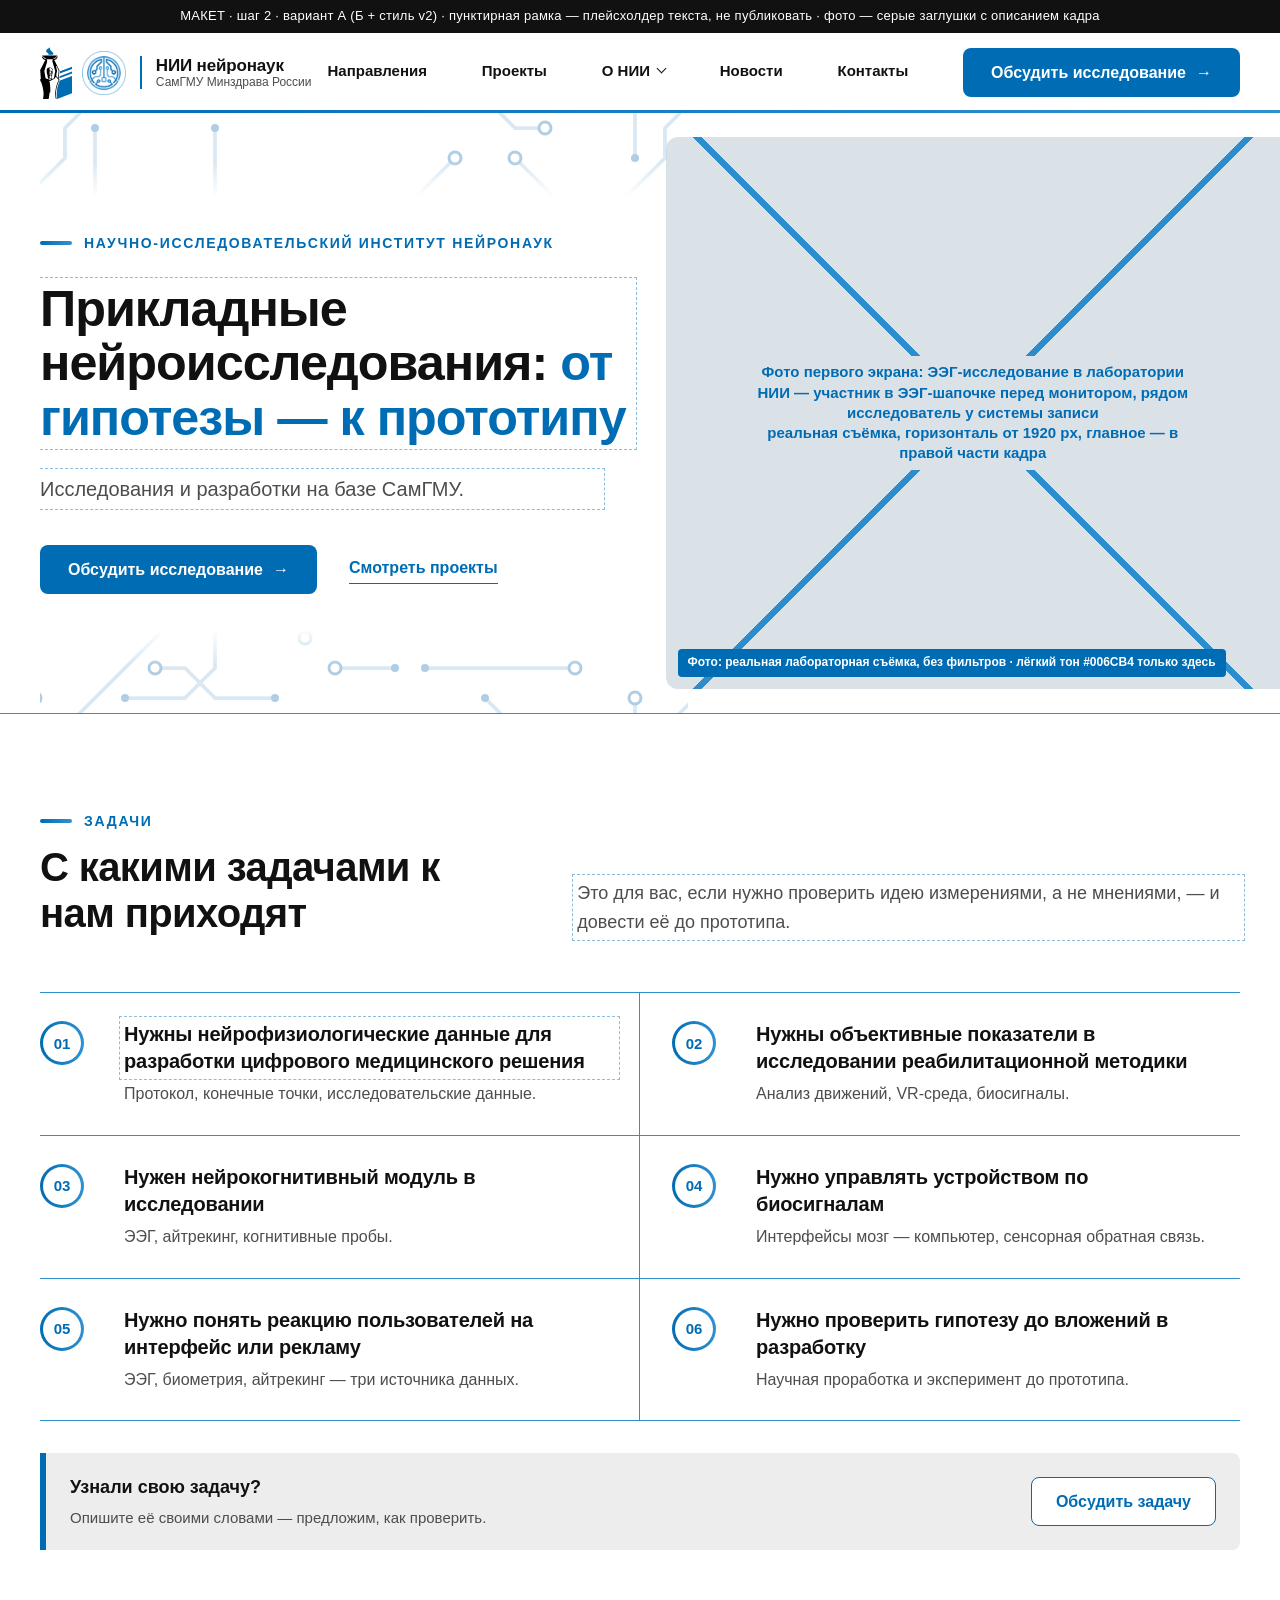
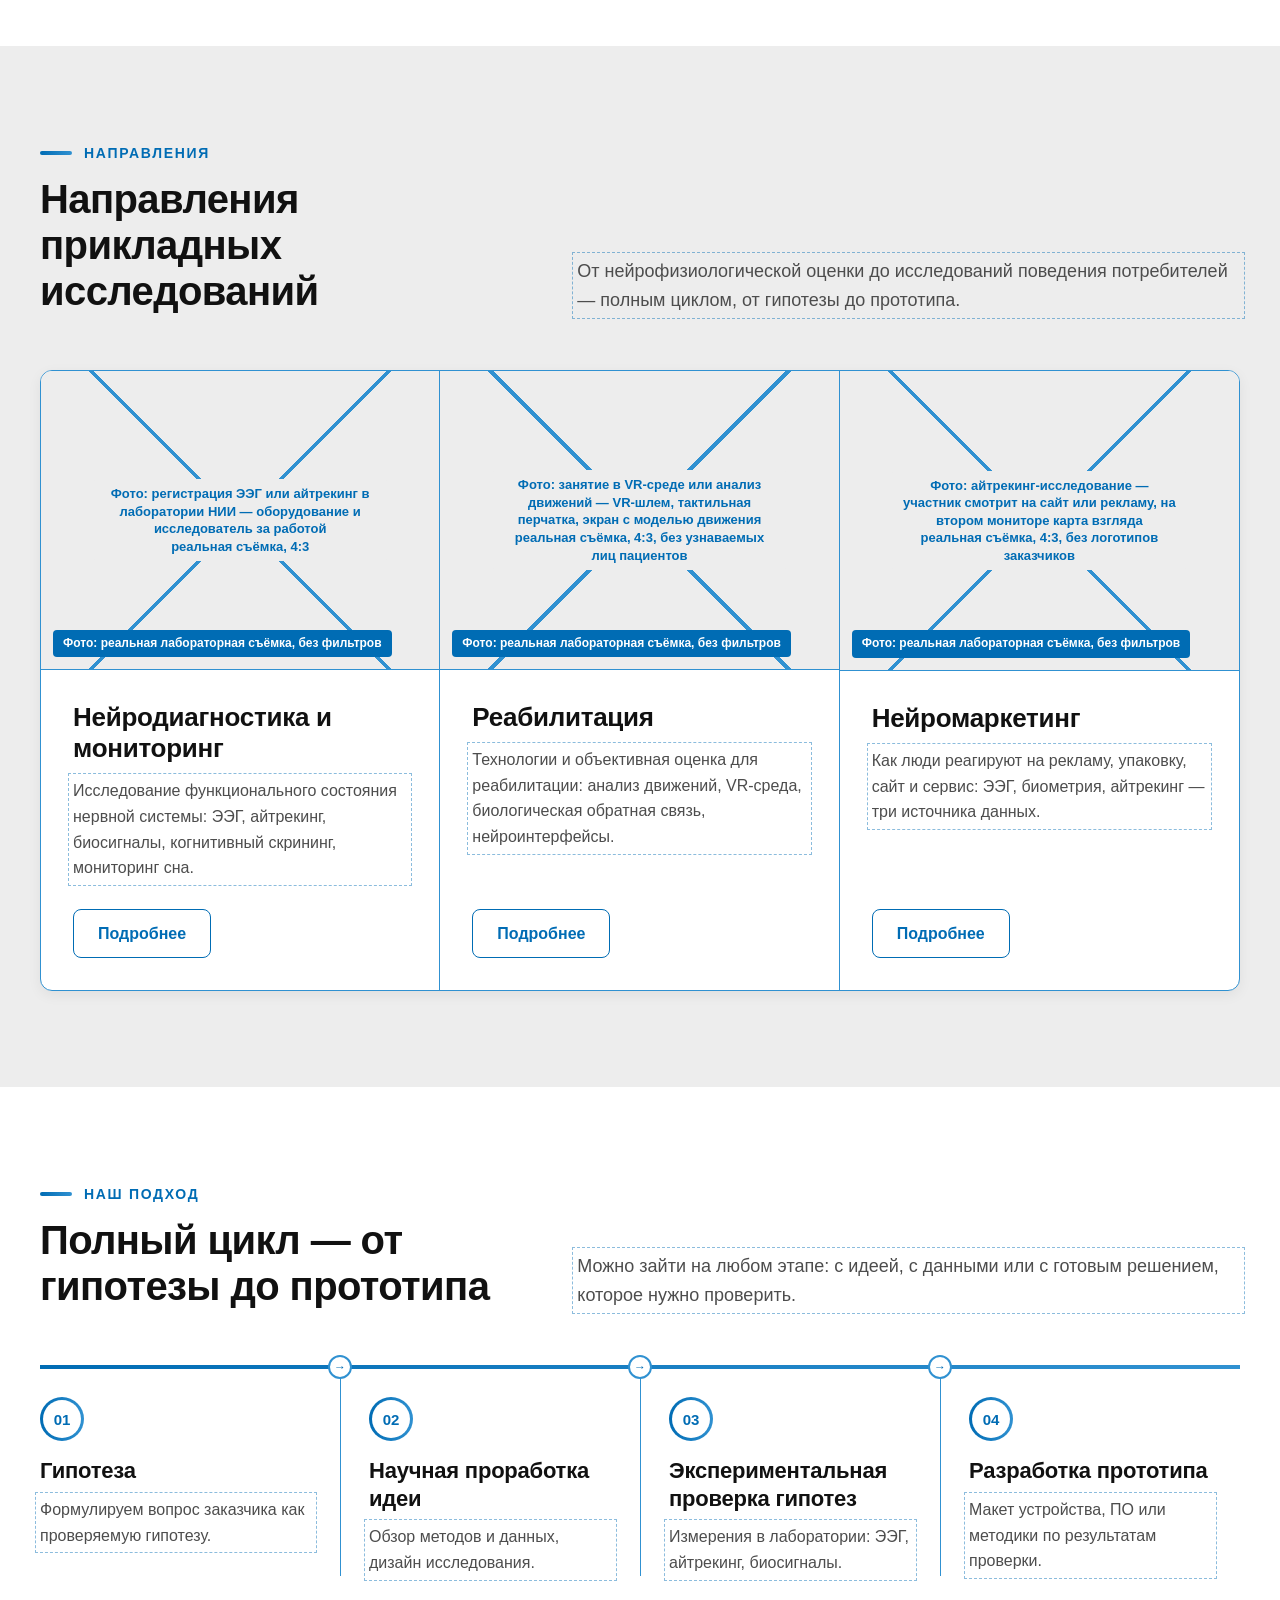
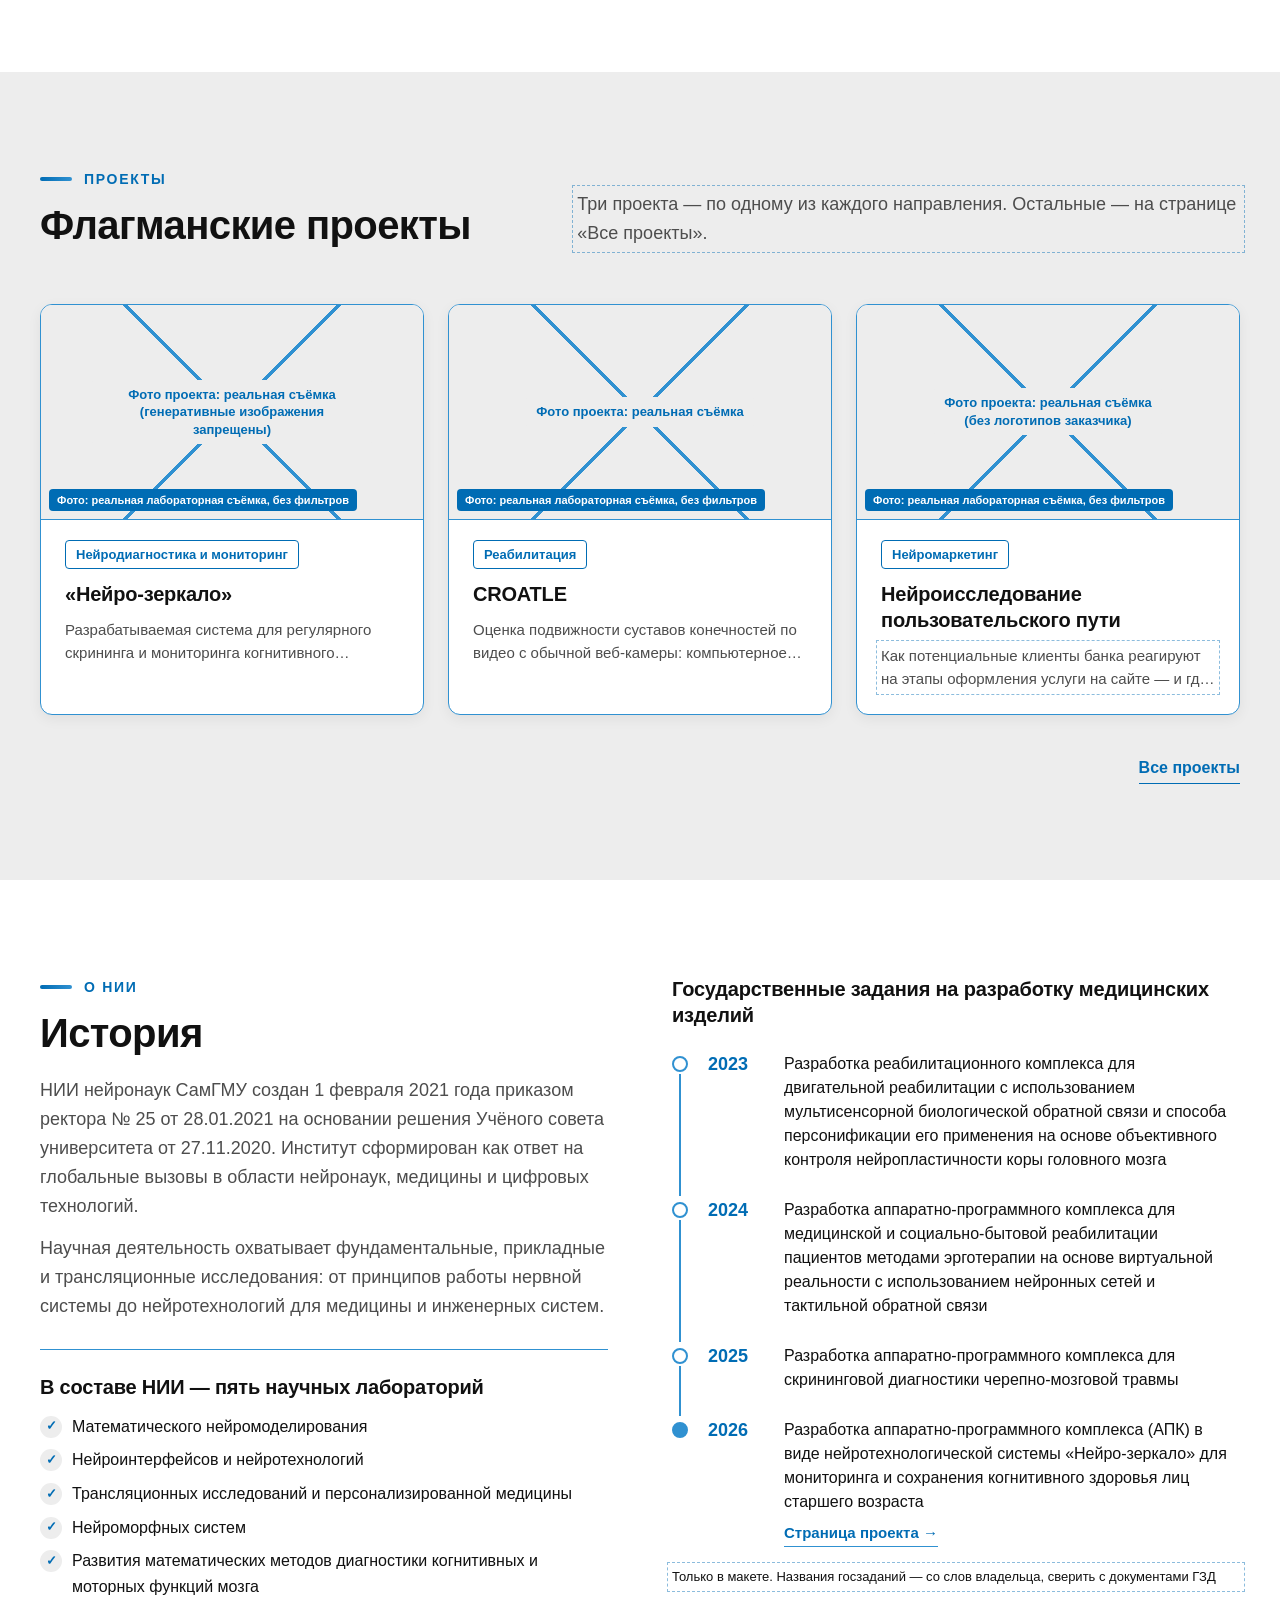
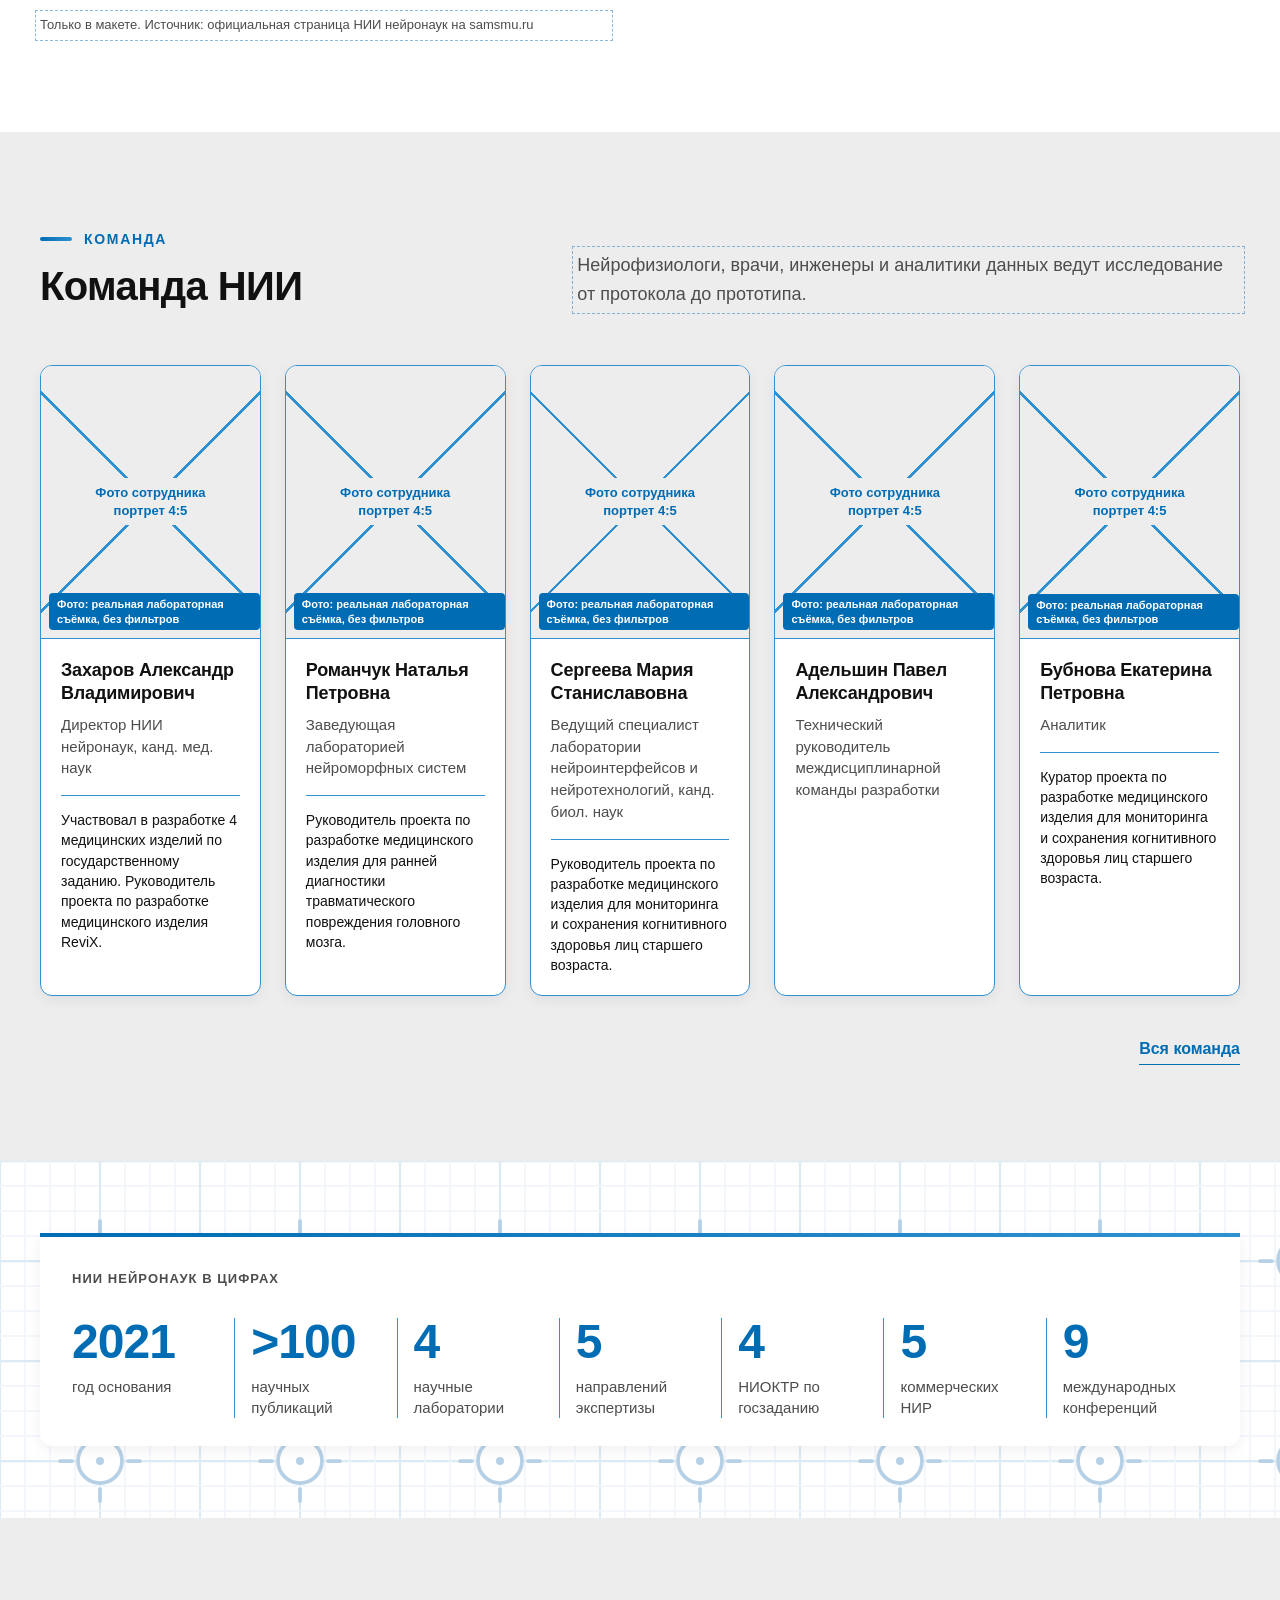
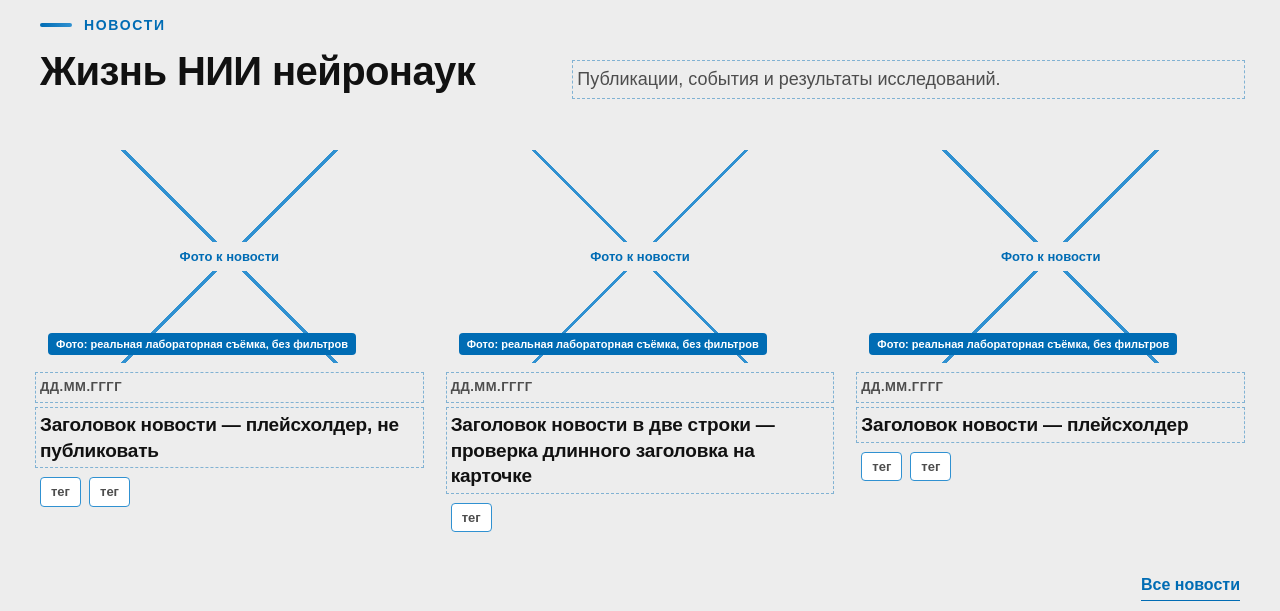
==== index.html @ 2f77bd6a "Mockup A: variant B with the v2 style layer on every page, tablet and narrow-screen layout fixes." ====
<!DOCTYPE html>
<html lang="ru">
<head>
  <meta charset="utf-8">
  <meta http-equiv="refresh" content="0; url=01_%D0%B3%D0%BB%D0%B0%D0%B2%D0%BD%D0%B0%D1%8F.html">
  <title>Макет сайта НИИ нейронаук — вариант А</title>
</head>
<body>
  <p><a href="01_%D0%B3%D0%BB%D0%B0%D0%B2%D0%BD%D0%B0%D1%8F.html">Открыть главную макета</a></p>
</body>
</html>
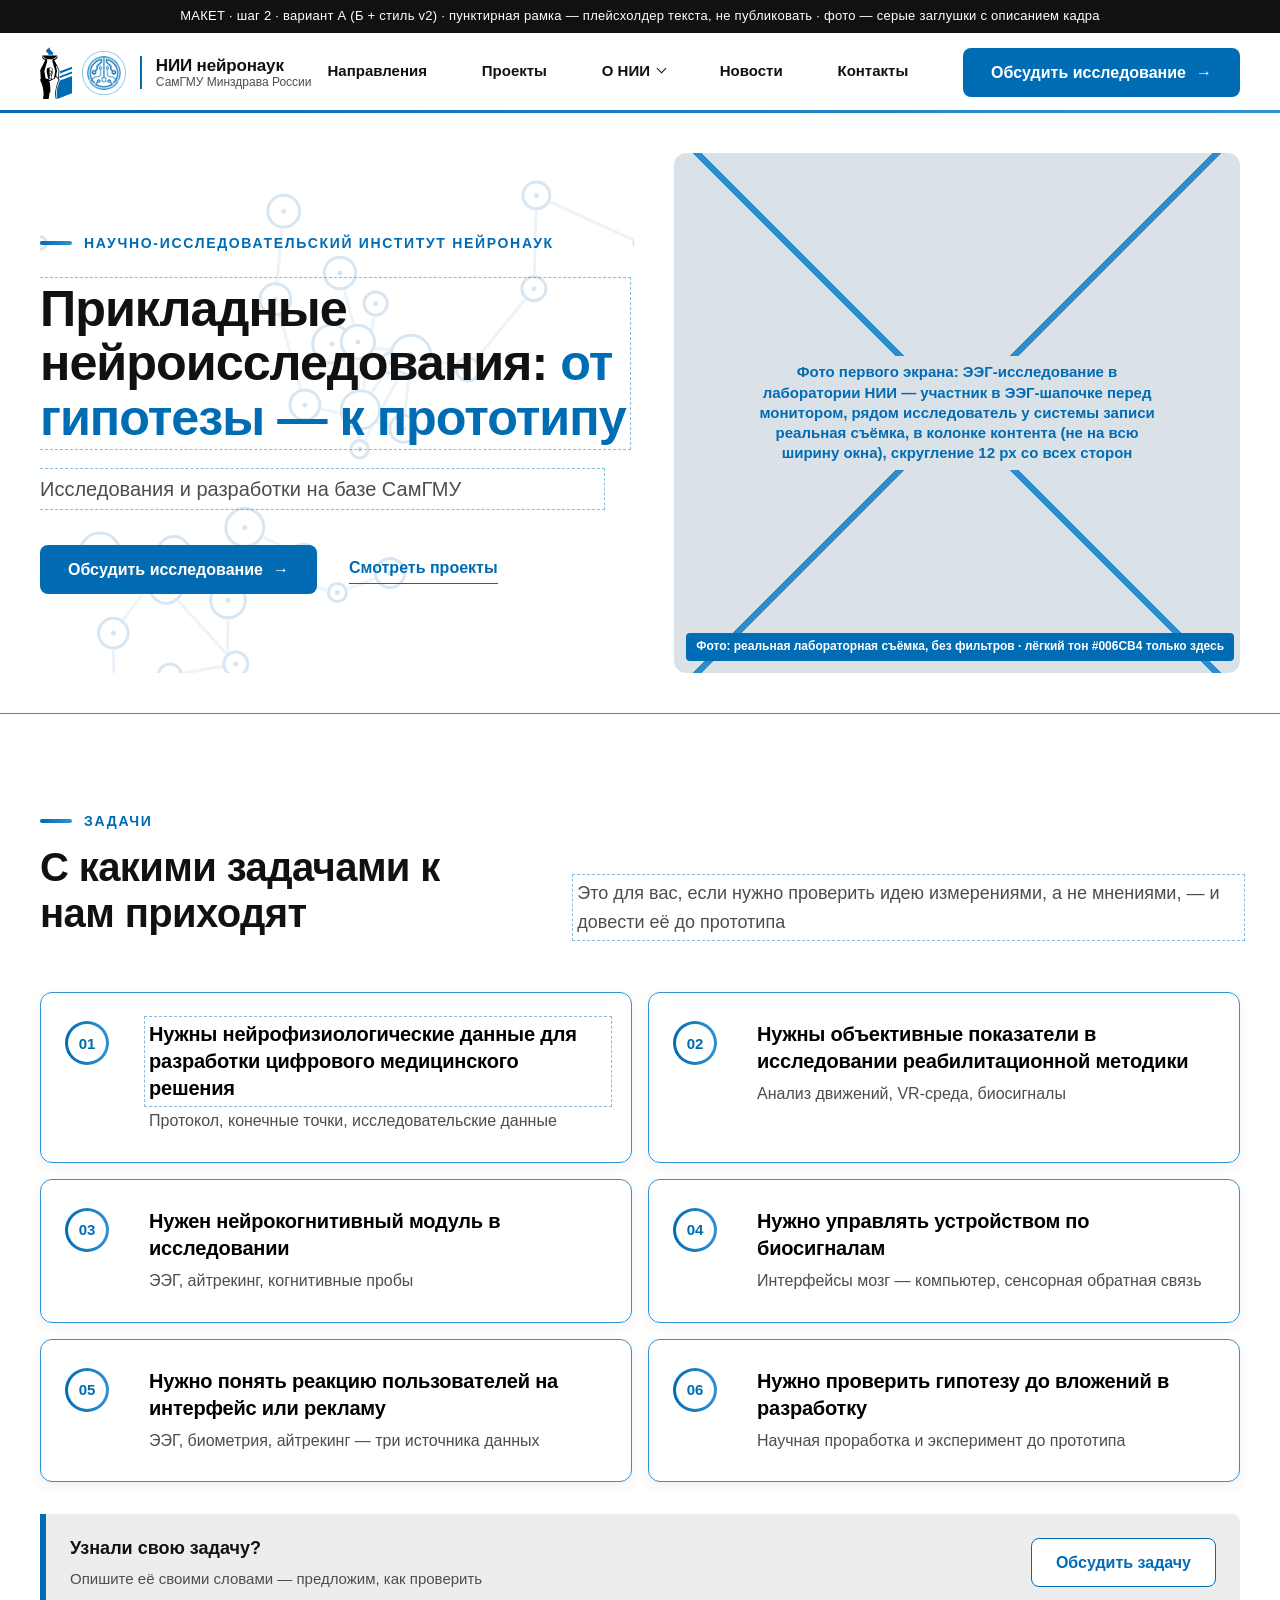
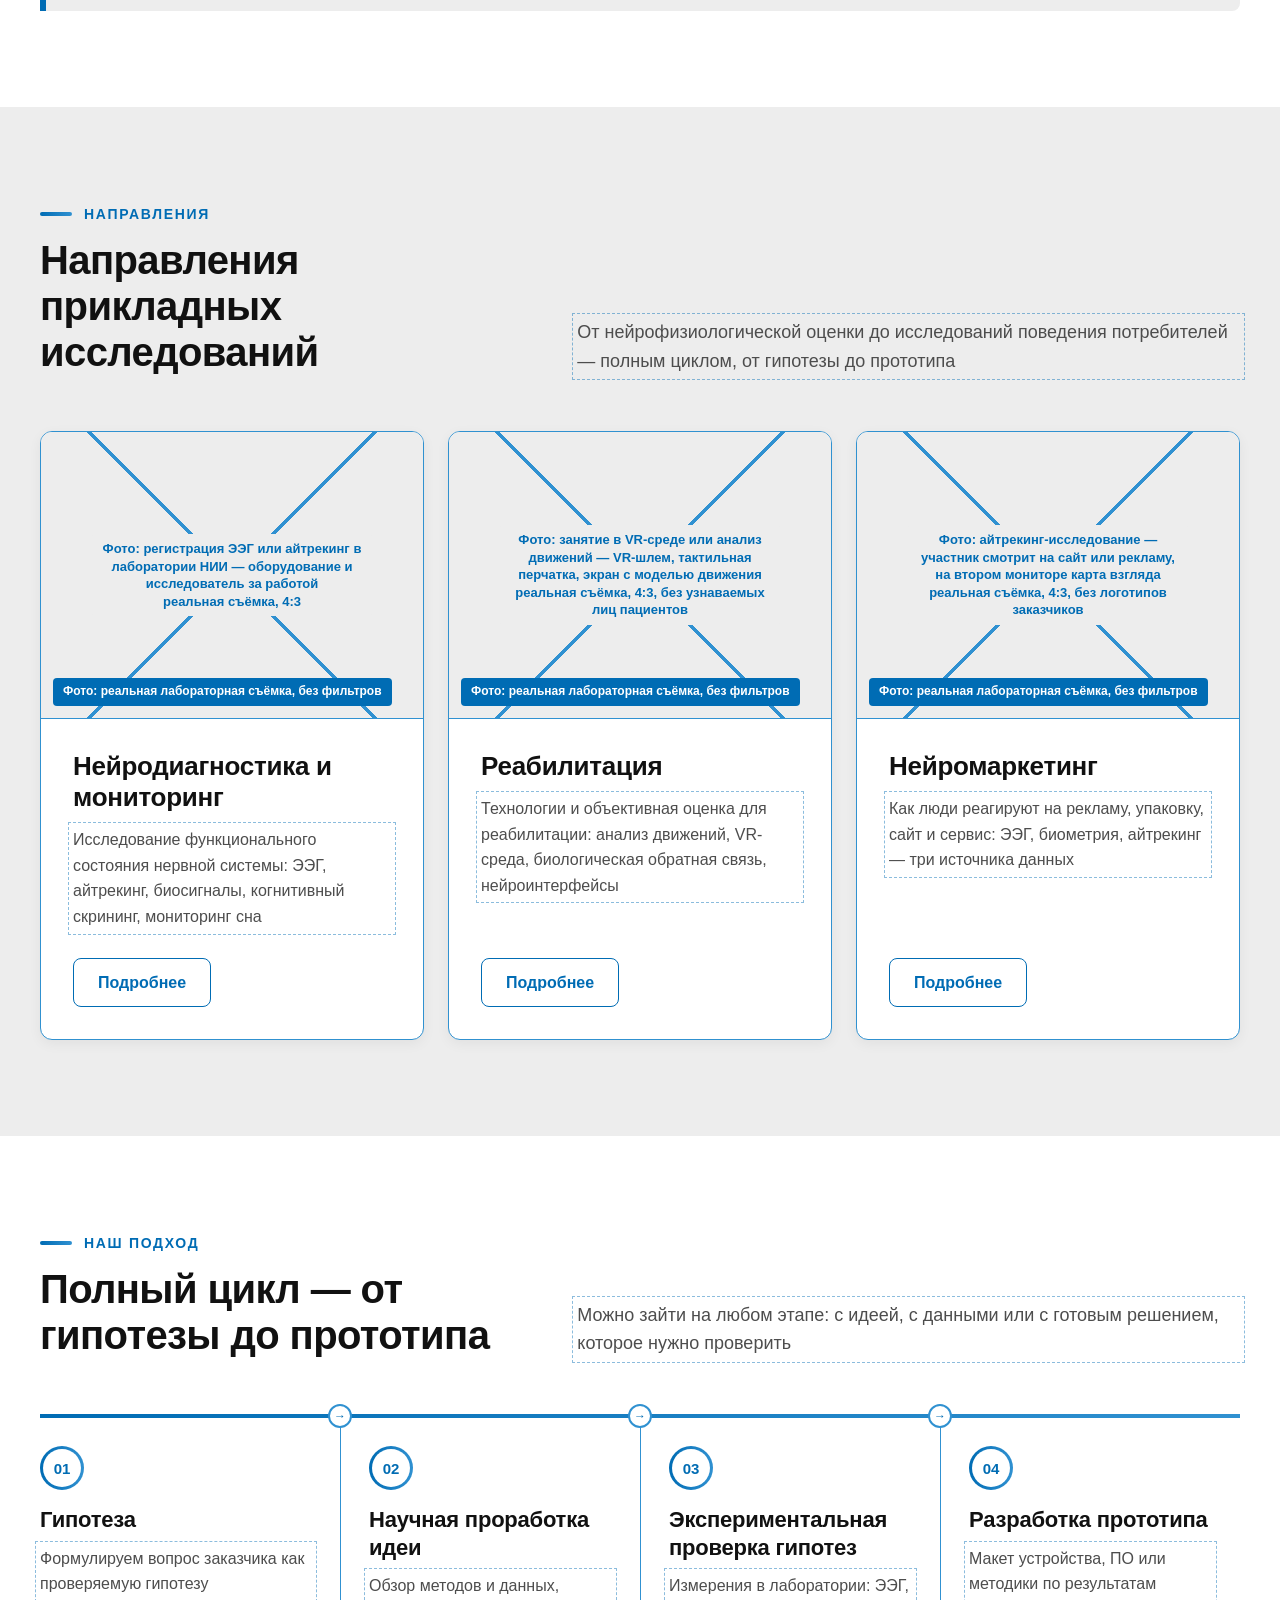
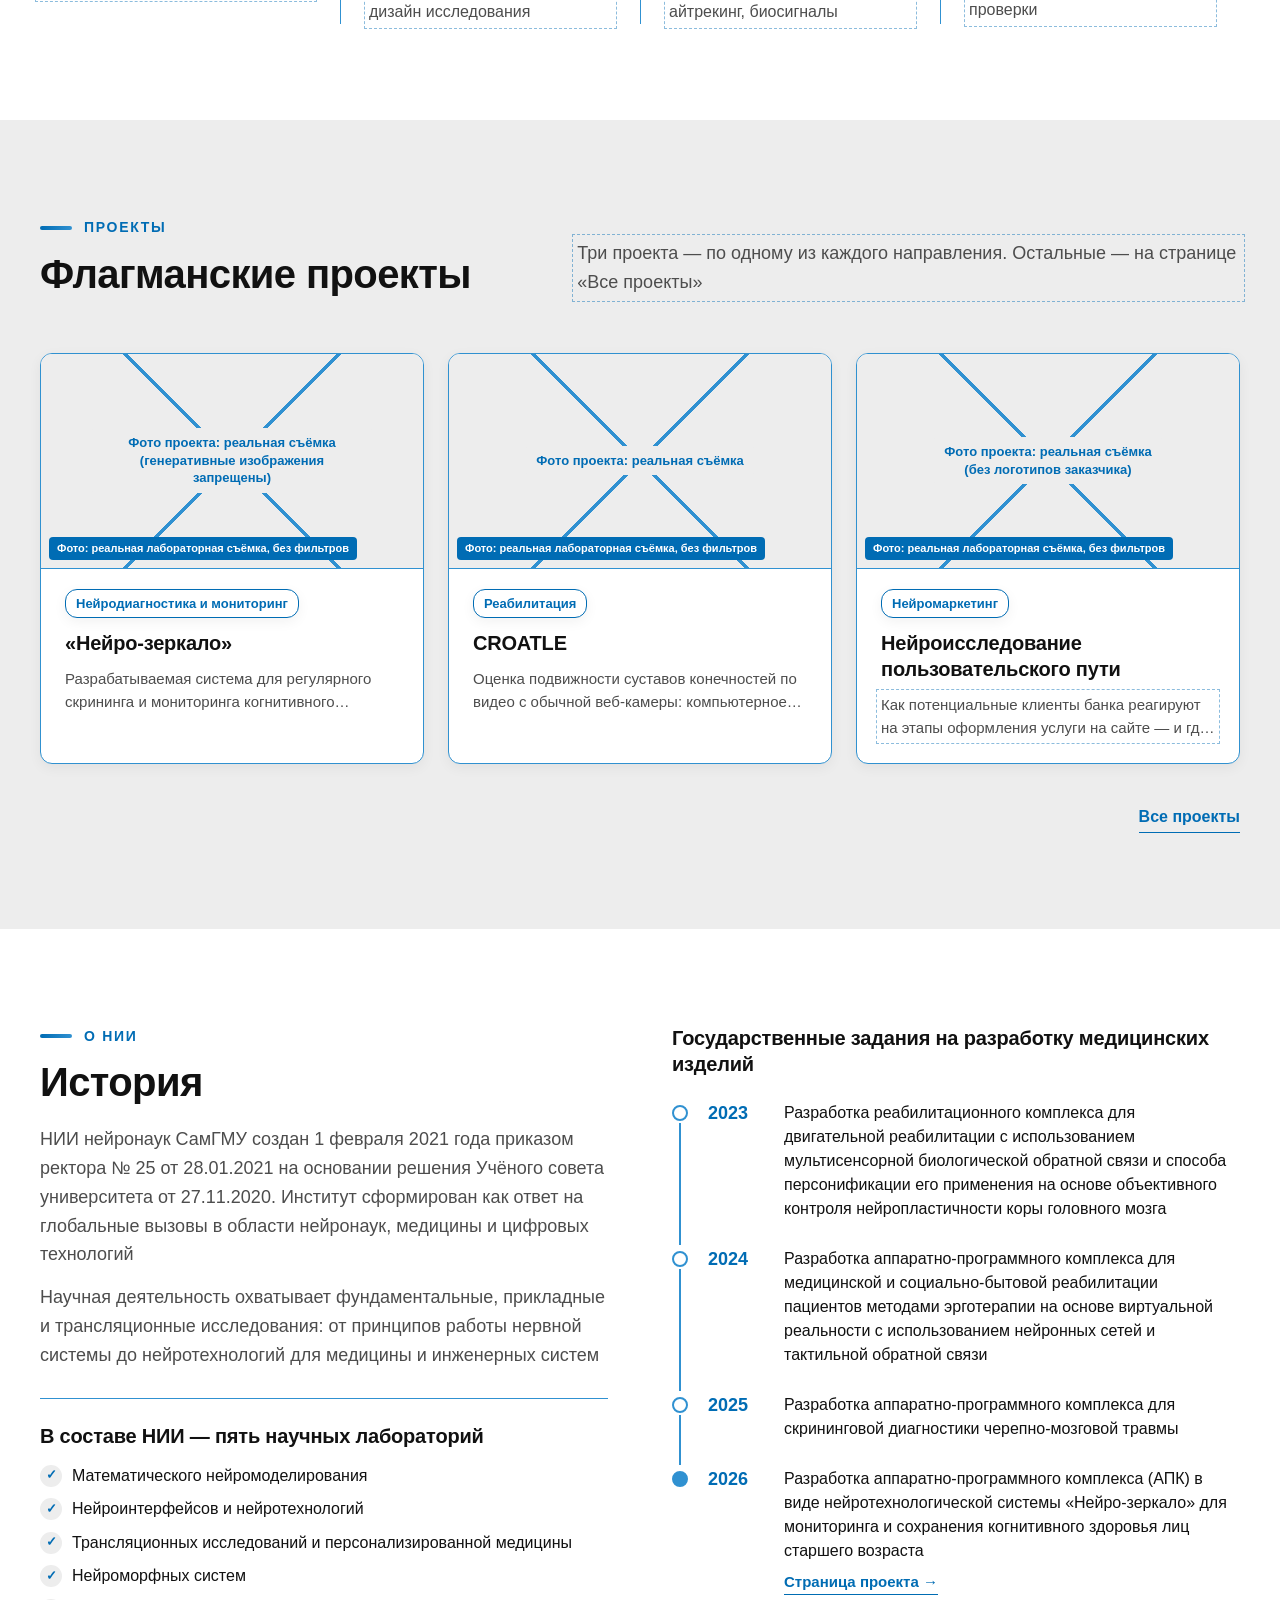
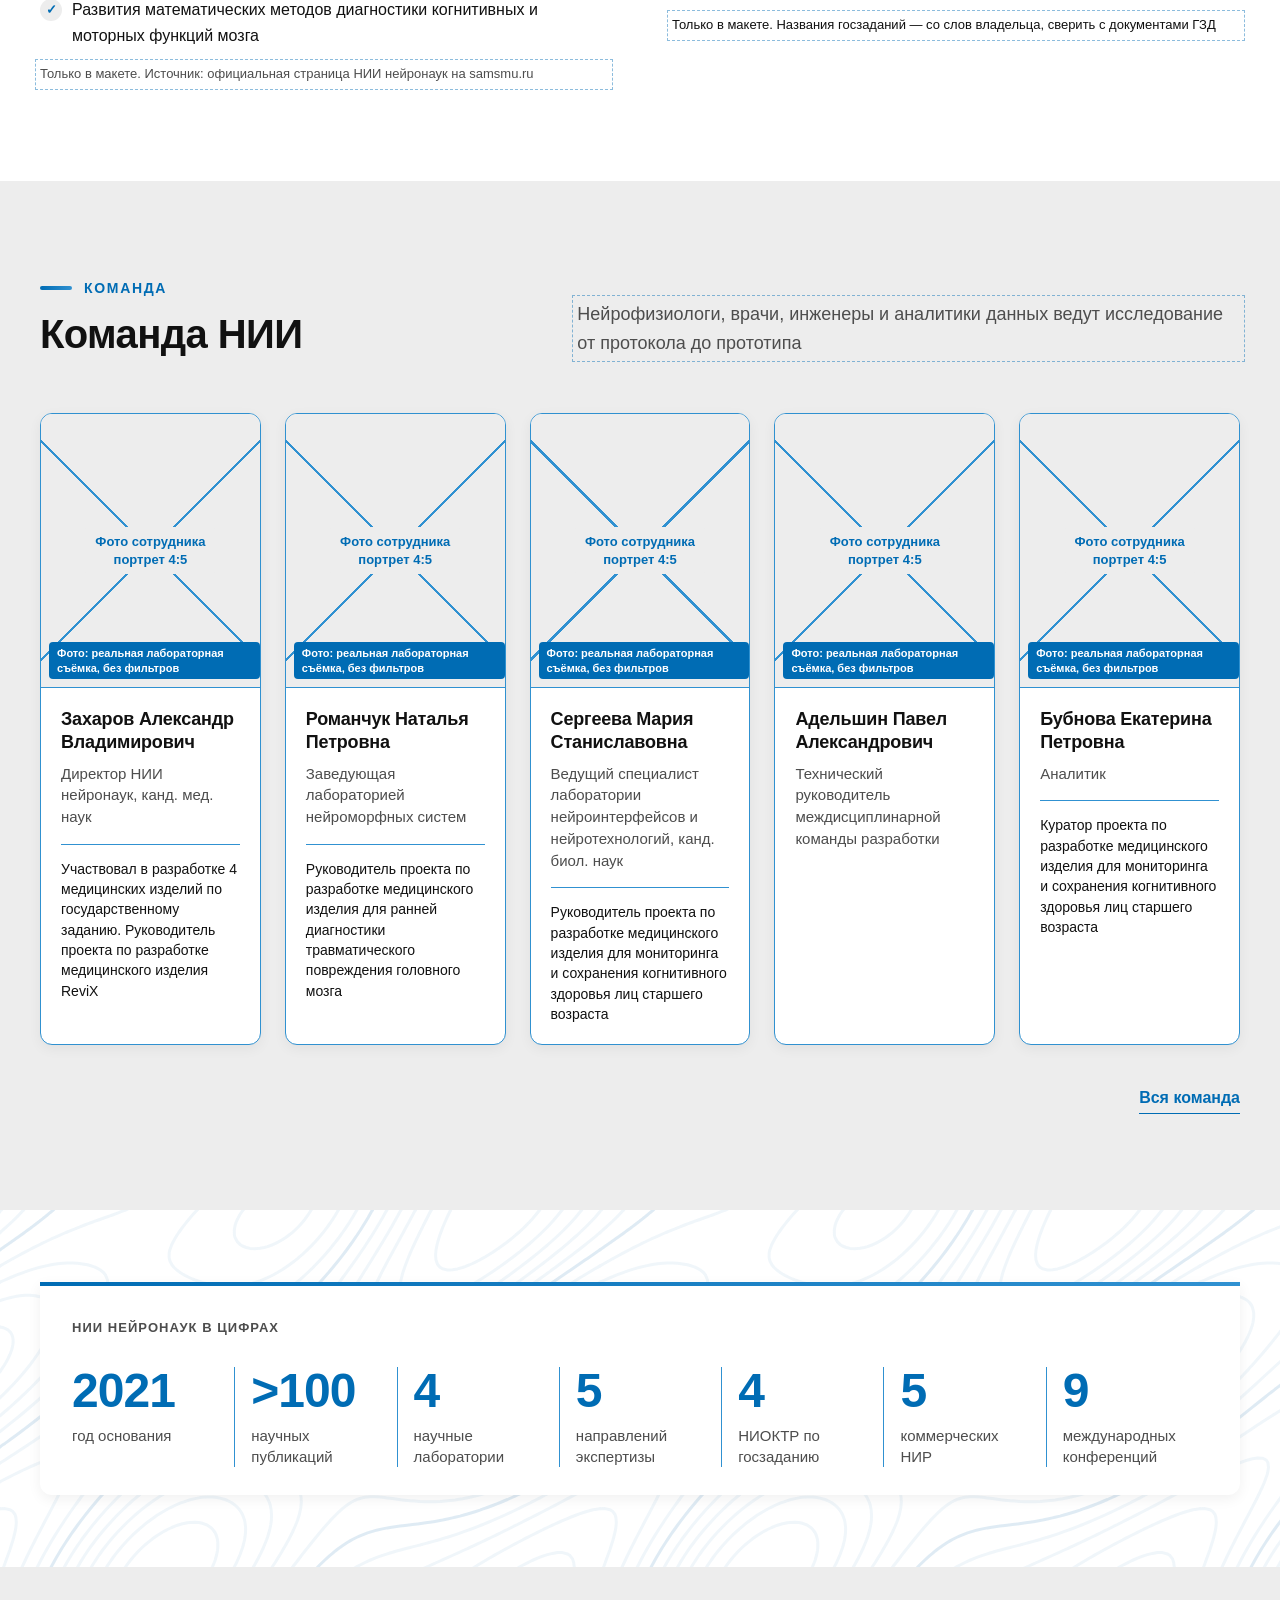
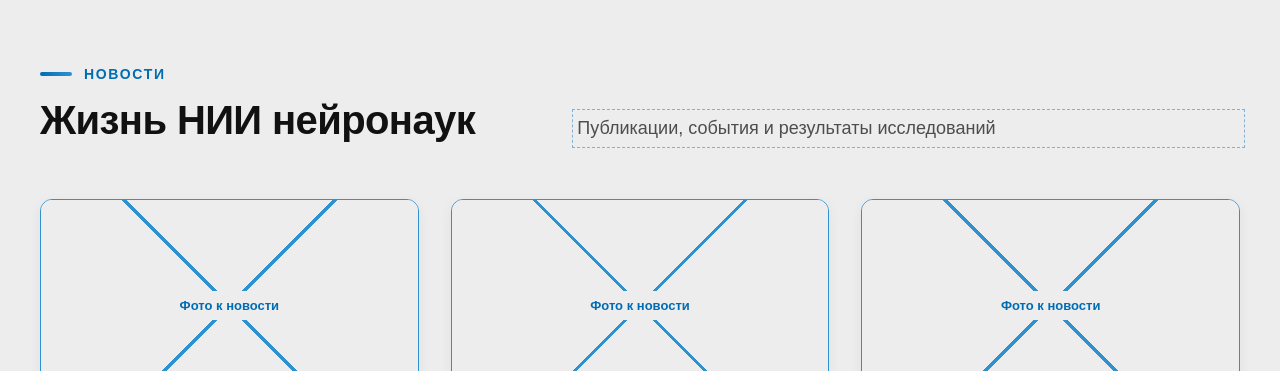
==== commit a06ba0f3: "Add NII logo as favicon on all mockup pages. Co-authored-by: Cursor <cursoragent@cursor.com>" ====
--- a/index.html
+++ b/index.html
@@ -2,6 +2,8 @@
 <html lang="ru">
 <head>
   <meta charset="utf-8">
+<link rel="icon" href="img/nii-neuro.png" type="image/png">
+<link rel="apple-touch-icon" href="img/nii-neuro.png">
   <meta http-equiv="refresh" content="0; url=01_%D0%B3%D0%BB%D0%B0%D0%B2%D0%BD%D0%B0%D1%8F.html">
   <title>Макет сайта НИИ нейронаук — вариант А</title>
 </head>
